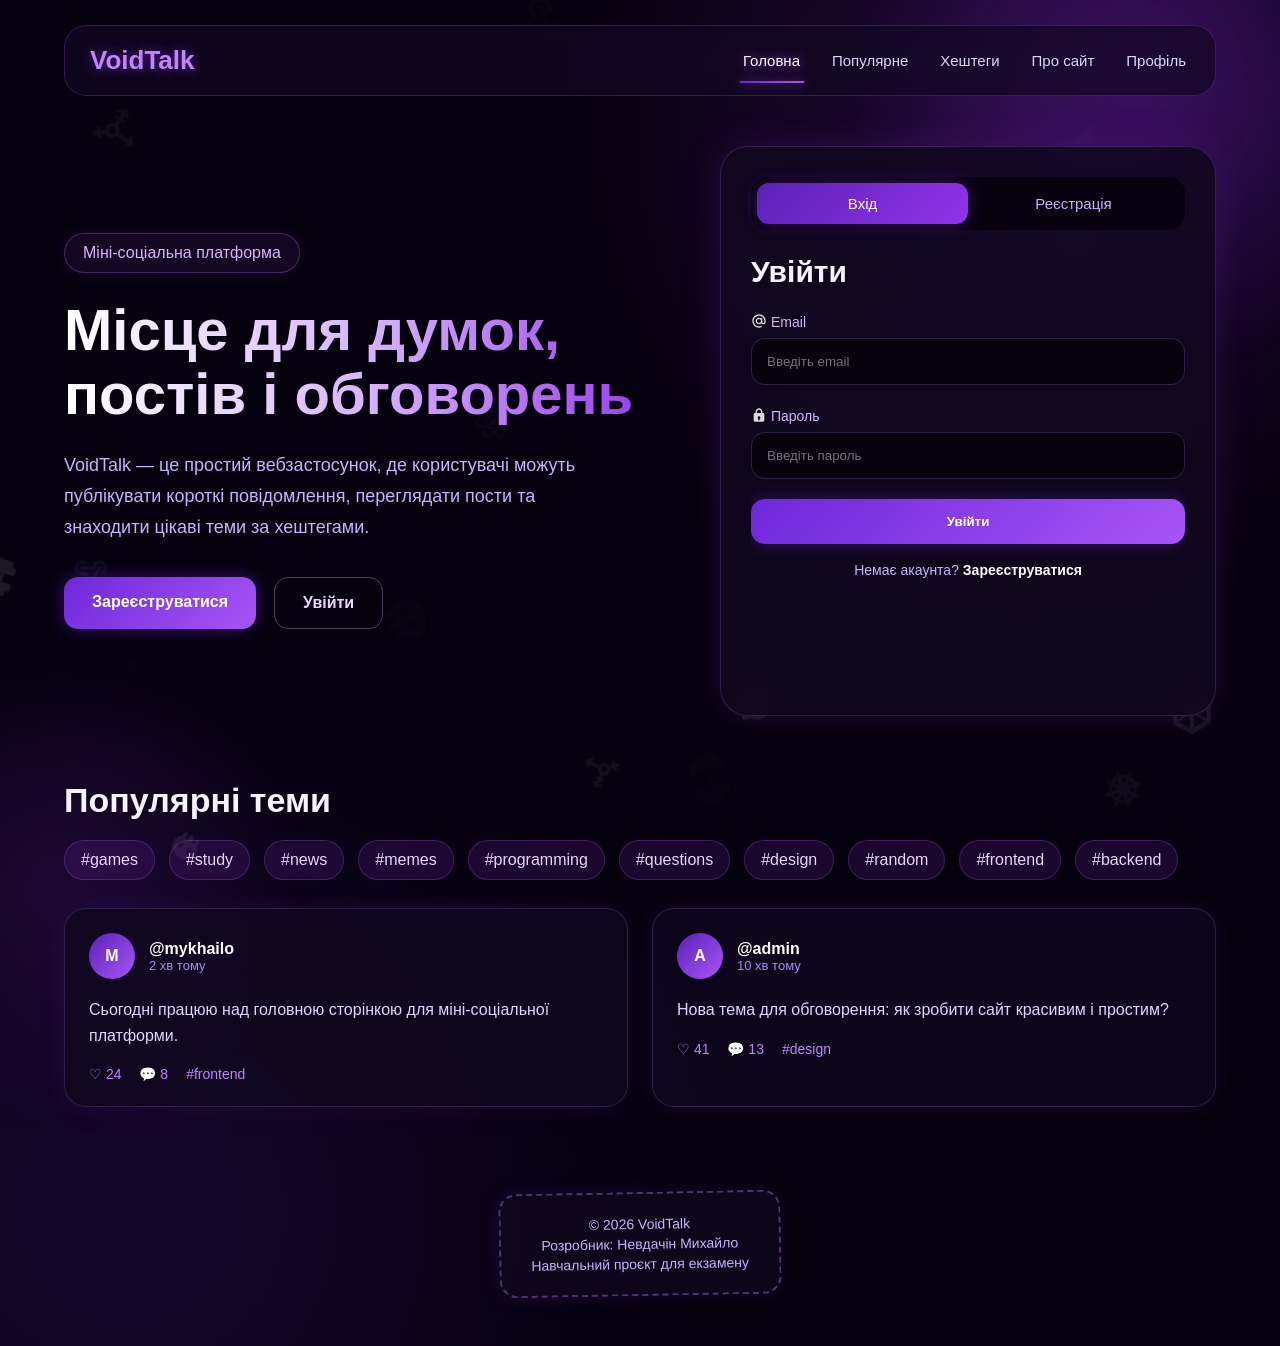
==== voidtalk_frontend/index.html @ bc6b9bbe "Highlight active navigation links and enhance styles for better user experience" ====
<!DOCTYPE html>
<html lang="uk">
<head>
    <meta charset="UTF-8">
    <meta name="viewport" content="width=device-width, initial-scale=1.0">
    <title>VoidTalk</title>
    <link rel="stylesheet" href="style.css">
</head>
<body>

    <div class="background-glow glow-one"></div>
    <div class="background-glow glow-two"></div>

    <div class="floating-icons" id="floatingIcons" aria-hidden="true"></div>

    <header class="header">
        <a href="#" class="logo" id="logo" data-page="index.html">VoidTalk</a>

        <nav class="nav">
            <a href="#" data-page="index.html" class="active-page">Головна</a>
            <a href="#" data-page="popular.html">Популярне</a>
            <a href="#" data-page="hashtags.html">Хештеги</a>
            <a href="about.html" data-page="about.html">Про сайт</a>
            <a href="profile.html">Профіль</a>
        </nav>
    </header>

    <main class="main">
        <section class="hero">

            <div class="hero-text">
                <div class="badge">Міні-соціальна платформа</div>

                <h1>
                    Місце для думок,<br>
                    постів і обговорень
                </h1>

                <p>
                    VoidTalk — це простий вебзастосунок, де користувачі можуть
                    публікувати короткі повідомлення, переглядати пости та знаходити
                    цікаві теми за хештегами.
                </p>

                <div class="hero-buttons">
                    <a href="#" class="primary-btn" onclick="showRegister()">Зареєструватися</a>
                    <a href="#" class="secondary-btn" onclick="showLogin()">Увійти</a>
                </div>
            </div>

            <div class="auth-card">
                <div class="tabs">
                    <button id="loginTab" class="tab active" type="button" onclick="showLogin()">
                        Вхід
                    </button>

                    <button id="registerTab" class="tab" type="button" onclick="showRegister()">
                        Реєстрація
                    </button>
                </div>

                <div class="forms-wrapper">

                    <form id="loginForm" class="form active-form" action="/api/login" method="POST">
                        <h2>Увійти</h2>

                        <label for="loginEmail" class="input-label">
                            <img src="icons/at.svg" alt="">
                            Email
                        </label>
                        <input
                            id="loginEmail"
                            name="email"
                            type="email"
                            placeholder="Введіть email"
                            required
                        >

                        <label for="loginPassword" class="input-label">
                            <img src="icons/lock-keyhole.svg" alt="">
                            Пароль
                        </label>
                        <input
                            id="loginPassword"
                            name="password"
                            type="password"
                            placeholder="Введіть пароль"
                            minlength="6"
                            required
                        >

                        <button type="submit" class="form-btn">Увійти</button>

                        <p class="small-text">
                            Немає акаунта?
                            <a href="#" onclick="showRegister()">Зареєструватися</a>
                        </p>
                    </form>

                    <form id="registerForm" class="form" action="/api/register" method="POST">
                        <h2>Реєстрація</h2>

                        <label for="registerUsername" class="input-label">
                            <img src="icons/user.svg" alt="">
                            Ім’я користувача
                        </label>
                        <input
                            id="registerUsername"
                            name="username"
                            type="text"
                            placeholder="Наприклад: Mykhailo"
                            minlength="3"
                            required
                        >

                        <label for="registerEmail" class="input-label">
                            <img src="icons/at.svg" alt="">
                            Email
                        </label>
                        <input
                            id="registerEmail"
                            name="email"
                            type="email"
                            placeholder="Введіть email"
                            required
                        >

                        <label for="registerPassword" class="input-label">
                            <img src="icons/lock-keyhole.svg" alt="">
                            Пароль
                        </label>
                        <input
                            id="registerPassword"
                            name="password"
                            type="password"
                            placeholder="Створіть пароль"
                            minlength="6"
                            required
                        >

                        <button type="submit" class="form-btn">Зареєструватися</button>

                        <p class="small-text">
                            Вже маєте акаунт?
                            <a href="#" onclick="showLogin()">Увійти</a>
                        </p>
                    </form>

                </div>
            </div>

        </section>

        <section class="preview">
            <h2>Популярні теми</h2>

            <div class="hashtags">
                <a href="#" data-tag="games" data-page="tag-games.html">#games</a>
                <a href="#" data-tag="study" data-page="tag-study.html">#study</a>
                <a href="#" data-tag="news" data-page="tag-news.html">#news</a>
                <a href="#" data-tag="memes" data-page="tag-memes.html">#memes</a>
                <a href="#" data-tag="programming" data-page="tag-programming.html">#programming</a>
                <a href="#" data-tag="questions" data-page="tag-questions.html">#questions</a>
                <a href="#" data-tag="design" data-page="tag-design.html">#design</a>
                <a href="#" data-tag="random" data-page="tag-random.html">#random</a>
                <a href="#" data-tag="frontend" data-page="tag-frontend.html">#frontend</a>
                <a href="#" data-tag="backend" data-page="tag-backend.html">#backend</a>
            </div>

            <div class="posts">
                <a href="#" class="post-card" data-page="post-1.html">
                    <div class="post-top">
                        <div class="avatar">M</div>
                        <div>
                            <h3>@mykhailo</h3>
                            <p>2 хв тому</p>
                        </div>
                    </div>

                    <p class="post-text">
                        Сьогодні працюю над головною сторінкою для міні-соціальної платформи.
                    </p>

                    <div class="post-bottom">
                        <span>♡ 24</span>
                        <span>💬 8</span>
                        <span>#frontend</span>
                    </div>
                </a>

                <a href="#" class="post-card" data-page="post-2.html">
                    <div class="post-top">
                        <div class="avatar">A</div>
                        <div>
                            <h3>@admin</h3>
                            <p>10 хв тому</p>
                        </div>
                    </div>

                    <p class="post-text">
                        Нова тема для обговорення: як зробити сайт красивим і простим?
                    </p>

                    <div class="post-bottom">
                        <span>♡ 41</span>
                        <span>💬 13</span>
                        <span>#design</span>
                    </div>
                </a>
            </div>
        </section>
    </main>

    <footer class="footer">
        <div class="stamp">
            <p>© 2026 VoidTalk</p>
            <p>Розробник: Невдачін Михайло</p>
            <p>Навчальний проєкт для екзамену</p>
        </div>
    </footer>

    <audio id="logoSound" src="audio/click-sound.mp3" preload="auto"></audio>
    <script src="script.js"></script>
</body>
</html>
---- voidtalk_frontend/style.css ----
* {
    margin: 0;
    padding: 0;
    box-sizing: border-box;
}

:root {
    --bg-main: #05000d;
    --bg-card: rgba(17, 8, 31, 0.86);

    --purple-dark: #4c1d95;
    --purple-main: #6d28d9;
    --purple-light: #a855f7;

    --text-main: #f5f3ff;
    --text-muted: #c4b5fd;
    --border-purple: rgba(168, 85, 247, 0.25);
}

html {
    scroll-behavior: smooth;
}

body {
    min-height: 100vh;
    font-family: Arial, sans-serif;
    background:
        radial-gradient(circle at 80% 10%, rgba(88, 28, 135, 0.32), transparent 32%),
        radial-gradient(circle at 10% 90%, rgba(76, 29, 149, 0.22), transparent 35%),
        var(--bg-main);
    color: var(--text-main);
    overflow-x: hidden;
    position: relative;
}

/* Фіолетове світіння на фоні */
.background-glow {
    position: fixed;
    border-radius: 50%;
    pointer-events: none;
    z-index: 0;
    filter: blur(10px);
}

.glow-one {
    width: 620px;
    height: 620px;
    top: -230px;
    right: -170px;
    background: radial-gradient(circle, rgba(126, 34, 206, 0.34), transparent 67%);
    animation: glowMoveOne 9s infinite alternate ease-in-out;
}

.glow-two {
    width: 500px;
    height: 500px;
    bottom: -230px;
    left: -190px;
    background: radial-gradient(circle, rgba(88, 28, 135, 0.24), transparent 70%);
    animation: glowMoveTwo 11s infinite alternate ease-in-out;
}

@keyframes glowMoveOne {
    from {
        transform: translate3d(0, 0, 0) scale(1);
    }

    to {
        transform: translate3d(-90px, 90px, 0) scale(1.15);
    }
}

@keyframes glowMoveTwo {
    from {
        transform: translate3d(0, 0, 0) scale(1);
    }

    to {
        transform: translate3d(90px, -70px, 0) scale(1.2);
    }
}

/* Літаючі іконки */
.floating-icons {
    position: fixed;
    inset: 0;
    overflow: hidden;
    pointer-events: none;
    z-index: 1;
}

.float-icon {
    position: absolute;
    left: 0;
    top: 0;
    width: 42px;
    height: 42px;
    opacity: 0;
    user-select: none;
    pointer-events: none;
    will-change: transform, opacity;
    transform: translate3d(-9999px, -9999px, 0);
    filter: invert(1) sepia(1) saturate(4) hue-rotate(235deg);
}

/* Контент вище фону */
.header,
.main,
.footer {
    position: relative;
    z-index: 2;
}

/* Header */
.header {
    width: 90%;
    max-width: 1200px;
    margin: 25px auto;
    padding: 18px 25px;
    border: 1px solid var(--border-purple);
    border-radius: 22px;
    background: rgba(18, 8, 35, 0.72);
    backdrop-filter: blur(12px);
    display: flex;
    justify-content: space-between;
    align-items: center;
    animation: fadeDown 0.8s ease both;
}

.logo {
    font-size: 26px;
    font-weight: bold;
    color: #c084fc;
    text-decoration: none;
    text-shadow: 0 0 12px rgba(147, 51, 234, 0.65);
    display: inline-block;
    cursor: pointer;
}

.logo:hover {
    animation: logoWiggle 0.7s ease-in-out infinite;
}

.logo.logo-clicked {
    animation: logoClick 0.45s ease;
}

@keyframes logoWiggle {
    0% {
        transform: rotate(0deg) translateY(0);
    }

    25% {
        transform: rotate(-2deg) translateY(-1px);
    }

    50% {
        transform: rotate(2deg) translateY(1px);
    }

    75% {
        transform: rotate(-1deg) translateY(-1px);
    }

    100% {
        transform: rotate(0deg) translateY(0);
    }
}

@keyframes logoClick {
    0% {
        transform: scale(1);
    }

    50% {
        transform: scale(1.12) rotate(-4deg);
    }

    100% {
        transform: scale(1);
    }
}

.nav {
    display: flex;
    gap: 24px;
}

.nav a {
    color: #ddd6fe;
    text-decoration: none;
    font-size: 15px;
    transition: 0.3s;
}

.nav a:hover {
    color: white;
    text-shadow: 0 0 10px rgba(168, 85, 247, 0.8);
}
.nav a {
    position: relative;
    padding: 8px 4px;
}

.nav a::after {
    content: "";
    position: absolute;
    left: 50%;
    bottom: -6px;
    width: 0;
    height: 2px;
    border-radius: 10px;
    background: linear-gradient(90deg, #6d28d9, #a855f7);
    box-shadow: 0 0 12px rgba(168, 85, 247, 0.8);
    transition: 0.3s ease;
    transform: translateX(-50%);
}

.nav a:hover::after,
.nav a.active-page::after {
    width: 100%;
}

.nav a.active-page {
    color: white;
    text-shadow: 0 0 12px rgba(168, 85, 247, 0.9);
}

/* Main */
.main {
    width: 90%;
    max-width: 1200px;
    margin: 0 auto;
}

.hero {
    min-height: 620px;
    display: grid;
    grid-template-columns: 1.1fr 0.9fr;
    gap: 50px;
    align-items: center;
}

.hero-text {
    animation: fadeLeft 1s ease both;
}

.badge {
    display: inline-block;
    padding: 10px 18px;
    margin-bottom: 25px;
    border: 1px solid rgba(192, 132, 252, 0.28);
    border-radius: 50px;
    color: #d8b4fe;
    background: rgba(88, 28, 135, 0.18);
    box-shadow: 0 0 18px rgba(88, 28, 135, 0.25);
}

.hero-text h1 {
    font-size: 58px;
    line-height: 1.1;
    margin-bottom: 25px;
    background: linear-gradient(90deg, #ffffff, #d8b4fe, #9333ea);
    background-clip: text;
    -webkit-background-clip: text;
    color: transparent;
    -webkit-text-fill-color: transparent;
}

.hero-text p {
    max-width: 560px;
    color: var(--text-muted);
    font-size: 18px;
    line-height: 1.7;
    margin-bottom: 35px;
}

.hero-buttons {
    display: flex;
    gap: 18px;
    flex-wrap: wrap;
}

.primary-btn,
.secondary-btn,
.form-btn {
    border: none;
    cursor: pointer;
    border-radius: 14px;
    font-weight: bold;
    transition: 0.3s;
    text-decoration: none;
    display: inline-block;
    text-align: center;
}

.primary-btn {
    padding: 16px 28px;
    background: linear-gradient(135deg, #6d28d9, #a855f7);
    color: white;
    box-shadow: 0 0 18px rgba(109, 40, 217, 0.45);
}

.secondary-btn {
    padding: 16px 28px;
    background: transparent;
    color: #e9d5ff;
    border: 1px solid rgba(216, 180, 254, 0.35);
}

.primary-btn:hover,
.secondary-btn:hover,
.form-btn:hover {
    transform: translateY(-4px);
}

.primary-btn:hover {
    box-shadow: 0 0 28px rgba(168, 85, 247, 0.55);
}

.secondary-btn:hover {
    background: rgba(88, 28, 135, 0.18);
    box-shadow: 0 0 18px rgba(88, 28, 135, 0.3);
}

/* Auth card */
.auth-card {
    padding: 30px;
    border-radius: 28px;
    background: var(--bg-card);
    border: 1px solid rgba(192, 132, 252, 0.2);
    box-shadow: 0 0 35px rgba(88, 28, 135, 0.32);
    backdrop-filter: blur(12px);
    animation: fadeRight 1s ease both;
}

.tabs {
    display: flex;
    padding: 6px;
    margin-bottom: 25px;
    border-radius: 16px;
    background: rgba(5, 2, 12, 0.82);
}

.tab {
    width: 50%;
    padding: 12px;
    border: none;
    border-radius: 12px;
    background: transparent;
    color: var(--text-muted);
    cursor: pointer;
    transition: 0.3s;
    font-size: 15px;
}

.tab.active {
    background: linear-gradient(135deg, #5b21b6, #9333ea);
    color: white;
    box-shadow: 0 0 16px rgba(147, 51, 234, 0.35);
}

.forms-wrapper {
    position: relative;
    min-height: 430px;
    overflow: hidden;
}

.form {
    position: absolute;
    width: 100%;
    top: 0;
    left: 0;
    opacity: 0;
    transform: translateX(35px) scale(0.97);
    pointer-events: none;
    transition: opacity 0.35s ease, transform 0.35s ease;
}

.form.active-form {
    opacity: 1;
    transform: translateX(0) scale(1);
    pointer-events: auto;
}

.form h2 {
    margin-bottom: 22px;
    font-size: 30px;
}

.form label {
    display: block;
    margin-bottom: 8px;
    color: #d8b4fe;
    font-size: 14px;
}

.form input {
    width: 100%;
    padding: 15px;
    margin-bottom: 12px;
    border-radius: 14px;
    border: 1px solid rgba(192, 132, 252, 0.22);
    background: rgba(5, 2, 12, 0.86);
    color: white;
    outline: none;
    transition: 0.3s;
}

.form input:focus {
    border-color: #9333ea;
    box-shadow: 0 0 13px rgba(147, 51, 234, 0.28);
}

.form-btn {
    width: 100%;
    padding: 15px;
    margin-top: 8px;
    color: white;
    background: linear-gradient(135deg, #6d28d9, #a855f7);
    box-shadow: 0 0 18px rgba(109, 40, 217, 0.35);
}

.small-text {
    margin-top: 18px;
    color: var(--text-muted);
    text-align: center;
    font-size: 14px;
}

.small-text a {
    color: white;
    cursor: pointer;
    font-weight: bold;
    text-decoration: none;
}

.small-text a:hover {
    text-decoration: underline;
}

/* Preview */
.preview {
    margin-top: 40px;
    margin-bottom: 60px;
    animation: fadeUp 1s ease both;
}

.preview h2 {
    font-size: 34px;
    margin-bottom: 20px;
}

.hashtags {
    display: flex;
    flex-wrap: wrap;
    gap: 14px;
    margin-bottom: 28px;
}

.hashtags a {
    padding: 10px 16px;
    border-radius: 50px;
    background: rgba(88, 28, 135, 0.28);
    border: 1px solid rgba(192, 132, 252, 0.2);
    color: #e9d5ff;
    transition: 0.3s;
    cursor: pointer;
    text-decoration: none;
}

.hashtags a:hover {
    transform: translateY(-3px);
    background: rgba(109, 40, 217, 0.35);
    box-shadow: 0 0 15px rgba(109, 40, 217, 0.3);
}

.posts {
    display: grid;
    grid-template-columns: repeat(2, 1fr);
    gap: 24px;
}

.post-card {
    display: block;
    padding: 24px;
    border-radius: 22px;
    background: rgba(17, 8, 31, 0.82);
    border: 1px solid rgba(192, 132, 252, 0.18);
    box-shadow: 0 0 24px rgba(88, 28, 135, 0.2);
    transition: 0.3s;
    color: white;
    text-decoration: none;
}

.post-card:hover {
    transform: translateY(-6px);
    box-shadow: 0 0 32px rgba(109, 40, 217, 0.32);
}

.post-top {
    display: flex;
    align-items: center;
    gap: 14px;
    margin-bottom: 18px;
}

.avatar {
    width: 46px;
    height: 46px;
    border-radius: 50%;
    background: linear-gradient(135deg, #5b21b6, #a855f7);
    display: flex;
    justify-content: center;
    align-items: center;
    font-weight: bold;
}

.post-top h3 {
    font-size: 16px;
}

.post-top p {
    color: #a78bfa;
    font-size: 13px;
}

.post-text {
    color: #ddd6fe;
    line-height: 1.6;
    margin-bottom: 18px;
}

.post-bottom {
    display: flex;
    gap: 18px;
    color: #c084fc;
    font-size: 14px;
}

/* Footer */
.footer {
    width: 90%;
    max-width: 1200px;
    margin: 0 auto 25px;
    padding: 25px;
    display: flex;
    justify-content: center;
}

.stamp {
    padding: 18px 30px;
    text-align: center;
    border: 2px dashed rgba(192, 132, 252, 0.38);
    border-radius: 18px;
    color: var(--text-muted);
    background: rgba(17, 8, 31, 0.72);
    box-shadow: 0 0 18px rgba(88, 28, 135, 0.22);
    transform: rotate(-1deg);
}

.stamp p {
    margin: 4px 0;
    font-size: 14px;
}

/* About page */

.about-main {
    padding-top: 10px;
}

.about-hero {
    max-width: 900px;
    margin: 20px auto 60px;
    text-align: center;
    animation: fadeUp 1s ease both;
}

.about-hero h1 {
    font-size: 56px;
    line-height: 1.12;
    margin-bottom: 25px;
    background: linear-gradient(90deg, #ffffff, #d8b4fe, #9333ea);
    background-clip: text;
    -webkit-background-clip: text;
    color: transparent;
    -webkit-text-fill-color: transparent;
}

.about-hero p {
    max-width: 760px;
    margin: 0 auto;
    color: var(--text-muted);
    font-size: 18px;
    line-height: 1.8;
}

.about-grid {
    display: grid;
    grid-template-columns: repeat(2, 1fr);
    gap: 24px;
    margin-bottom: 70px;
}

.about-card {
    position: relative;
    padding: 30px;
    border-radius: 24px;
    background: rgba(17, 8, 31, 0.82);
    border: 1px solid rgba(192, 132, 252, 0.18);
    box-shadow: 0 0 28px rgba(88, 28, 135, 0.22);
    overflow: hidden;
    transition: 0.3s;
}

.about-card:hover {
    transform: translateY(-6px);
    box-shadow: 0 0 36px rgba(109, 40, 217, 0.32);
}

.about-card.big-card {
    grid-column: span 2;
}

.card-number {
    position: absolute;
    top: 18px;
    right: 24px;
    font-size: 46px;
    font-weight: bold;
    color: rgba(192, 132, 252, 0.12);
}

.about-card h2 {
    margin-bottom: 16px;
    font-size: 28px;
    color: #f5f3ff;
}

.about-card p {
    color: #ddd6fe;
    line-height: 1.75;
    margin-bottom: 12px;
}

.team-section {
    margin-bottom: 70px;
    padding: 38px;
    border-radius: 28px;
    background: rgba(18, 8, 35, 0.72);
    border: 1px solid rgba(192, 132, 252, 0.18);
    box-shadow: 0 0 32px rgba(88, 28, 135, 0.22);
    backdrop-filter: blur(12px);
    animation: fadeUp 1s ease both;
}

.team-section h2 {
    font-size: 36px;
    margin-bottom: 16px;
    text-align: center;
}

.team-description {
    max-width: 820px;
    margin: 0 auto 32px;
    text-align: center;
    color: var(--text-muted);
    line-height: 1.7;
    font-size: 17px;
}

.team-cards {
    display: grid;
    grid-template-columns: repeat(3, 1fr);
    gap: 22px;
}

.team-card {
    padding: 26px;
    border-radius: 22px;
    text-align: center;
    background: rgba(10, 4, 20, 0.72);
    border: 1px solid rgba(192, 132, 252, 0.18);
    transition: 0.3s;
}

.team-card:hover {
    transform: translateY(-5px);
    box-shadow: 0 0 26px rgba(109, 40, 217, 0.25);
}

.team-avatar {
    width: 58px;
    height: 58px;
    margin: 0 auto 16px;
    border-radius: 50%;
    background: linear-gradient(135deg, #5b21b6, #a855f7);
    display: flex;
    align-items: center;
    justify-content: center;
    font-weight: bold;
    font-size: 22px;
    box-shadow: 0 0 18px rgba(109, 40, 217, 0.35);
}

.team-card h3 {
    margin-bottom: 8px;
    font-size: 19px;
}

.team-card p {
    color: var(--text-muted);
    font-size: 14px;
}

.about-final {
    max-width: 850px;
    margin: 0 auto 70px;
    padding: 38px;
    text-align: center;
    border-radius: 28px;
    background: rgba(17, 8, 31, 0.82);
    border: 1px solid rgba(192, 132, 252, 0.18);
    box-shadow: 0 0 30px rgba(88, 28, 135, 0.22);
}

.about-final h2 {
    font-size: 34px;
    margin-bottom: 18px;
}

.about-final p {
    color: var(--text-muted);
    line-height: 1.8;
    font-size: 17px;
    margin-bottom: 28px;
}

/* Animations */
@keyframes fadeDown {
    from {
        opacity: 0;
        transform: translateY(-35px);
    }

    to {
        opacity: 1;
        transform: translateY(0);
    }
}

@keyframes fadeLeft {
    from {
        opacity: 0;
        transform: translateX(-45px);
    }

    to {
        opacity: 1;
        transform: translateX(0);
    }
}

@keyframes fadeRight {
    from {
        opacity: 0;
        transform: translateX(45px);
    }

    to {
        opacity: 1;
        transform: translateX(0);
    }
}

@keyframes fadeUp {
    from {
        opacity: 0;
        transform: translateY(45px);
    }

    to {
        opacity: 1;
        transform: translateY(0);
    }
}

/* Mobile */
@media (max-width: 850px) {
    .header {
        flex-direction: column;
        gap: 18px;
    }

    .nav {
        flex-wrap: wrap;
        justify-content: center;
    }

    .hero {
        grid-template-columns: 1fr;
        padding-top: 30px;
    }

    .hero-text h1 {
        font-size: 42px;
    }

    .posts {
        grid-template-columns: 1fr;
    }

    .about-hero h1 {
        font-size: 42px;
    }

    .about-grid {
        grid-template-columns: 1fr;
    }

    .about-card.big-card {
        grid-column: span 1;
    }

    .team-cards {
        grid-template-columns: 1fr;
    }

    .team-section {
        padding: 26px;
    }
}

@media (max-width: 480px) {
    .hero-text h1 {
        font-size: 34px;
    }

    .hero-text p {
        font-size: 16px;
    }

    .auth-card {
        padding: 22px;
    }

    .forms-wrapper {
        min-height: 420px;
    }

    .nav {
        gap: 14px;
    }

    .about-hero {
        margin-top: 40px;
    }

    .about-hero h1 {
        font-size: 34px;
    }

    .about-hero p,
    .about-final p,
    .team-description {
        font-size: 15px;
    }

    .about-card,
    .team-section,
    .about-final {
        padding: 22px;
    }
}

/* Profile page */

.profile-main {
    padding-top: 10px;
}

.profile-hero {
    max-width: 850px;
    margin: 20px auto 50px;
    text-align: center;
    animation: fadeUp 1s ease both;
}

.profile-hero h1 {
    font-size: 54px;
    line-height: 1.12;
    margin-bottom: 20px;
    background: linear-gradient(90deg, #ffffff, #d8b4fe, #9333ea);
    background-clip: text;
    -webkit-background-clip: text;
    color: transparent;
    -webkit-text-fill-color: transparent;
}

.profile-hero p {
    max-width: 700px;
    margin: 0 auto;
    color: var(--text-muted);
    font-size: 18px;
    line-height: 1.8;
}

.profile-layout {
    display: grid;
    grid-template-columns: 0.85fr 1.15fr;
    gap: 28px;
    margin-bottom: 70px;
}

.profile-preview-card,
.profile-settings-card {
    padding: 34px;
    border-radius: 28px;
    background: rgba(17, 8, 31, 0.84);
    border: 1px solid rgba(192, 132, 252, 0.18);
    box-shadow: 0 0 32px rgba(88, 28, 135, 0.24);
    backdrop-filter: blur(12px);
    animation: fadeUp 1s ease both;
}

.profile-preview-card {
    text-align: center;
}

.profile-preview-card h2,
.profile-settings-card h2 {
    font-size: 30px;
    margin-bottom: 24px;
}

.profile-avatar-preview {
    width: 150px;
    height: 150px;
    margin: 0 auto 22px;
    border-radius: 50%;
    background: linear-gradient(135deg, #5b21b6, #a855f7);
    display: flex;
    align-items: center;
    justify-content: center;
    box-shadow: 0 0 28px rgba(109, 40, 217, 0.38);
    transition: 0.3s;
}

.profile-avatar-preview img {
    width: 72px;
    height: 72px;
    filter: invert(1);
    opacity: 0.95;
}

.profile-preview-card h3 {
    font-size: 28px;
    margin-bottom: 12px;
    color: #f5f3ff;
}

.profile-preview-card p {
    color: var(--text-muted);
    line-height: 1.7;
    min-height: 52px;
}

.profile-stats {
    display: grid;
    grid-template-columns: repeat(3, 1fr);
    gap: 12px;
    margin-top: 28px;
}

.profile-stats div {
    padding: 16px 10px;
    border-radius: 18px;
    background: rgba(10, 4, 20, 0.72);
    border: 1px solid rgba(192, 132, 252, 0.14);
}

.profile-stats strong {
    display: block;
    font-size: 24px;
    margin-bottom: 4px;
    color: #f5f3ff;
}

.profile-stats span {
    color: var(--text-muted);
    font-size: 13px;
}

.profile-form label {
    display: block;
    margin-bottom: 8px;
    color: #d8b4fe;
    font-size: 14px;
}

.profile-form input[type="text"],
.profile-form textarea,
.profile-form select {
    width: 100%;
    padding: 15px;
    margin-bottom: 18px;
    border-radius: 14px;
    border: 1px solid rgba(192, 132, 252, 0.22);
    background: rgba(5, 2, 12, 0.86);
    color: white;
    outline: none;
    transition: 0.3s;
    font-family: Arial, sans-serif;
}

.profile-form textarea {
    min-height: 120px;
    resize: vertical;
}

.profile-form input[type="text"]:focus,
.profile-form textarea:focus,
.profile-form select:focus {
    border-color: #9333ea;
    box-shadow: 0 0 13px rgba(147, 51, 234, 0.28);
}

.profile-row {
    display: grid;
    grid-template-columns: 0.45fr 0.55fr;
    gap: 18px;
    align-items: end;
}

.profile-form input[type="color"] {
    width: 100%;
    height: 50px;
    padding: 4px;
    margin-bottom: 18px;
    border-radius: 14px;
    border: 1px solid rgba(192, 132, 252, 0.22);
    background: rgba(5, 2, 12, 0.86);
    cursor: pointer;
}

.avatar-list {
    display: grid;
    grid-template-columns: repeat(4, 1fr);
    gap: 14px;
    margin: 8px 0 24px;
}

.avatar-option {
    height: 70px;
    border-radius: 18px;
    border: 1px solid rgba(192, 132, 252, 0.18);
    background: rgba(10, 4, 20, 0.72);
    cursor: pointer;
    transition: 0.3s;
}

.avatar-option img {
    width: 32px;
    height: 32px;
    filter: invert(1);
    opacity: 0.9;
}

.avatar-option:hover,
.avatar-option.active {
    transform: translateY(-4px);
    border-color: rgba(192, 132, 252, 0.55);
    background: rgba(109, 40, 217, 0.32);
    box-shadow: 0 0 20px rgba(109, 40, 217, 0.3);
}

.profile-buttons {
    display: flex;
    gap: 14px;
    flex-wrap: wrap;
}

.profile-buttons .primary-btn,
.profile-buttons .secondary-btn {
    flex: 1;
    min-width: 180px;
}

/* Profile mobile */

@media (max-width: 850px) {
    .profile-hero h1 {
        font-size: 42px;
    }

    .profile-layout {
        grid-template-columns: 1fr;
    }

    .profile-row {
        grid-template-columns: 1fr;
    }

    .avatar-list {
        grid-template-columns: repeat(4, 1fr);
    }
}

@media (max-width: 480px) {
    .profile-hero h1 {
        font-size: 34px;
    }

    .profile-hero p {
        font-size: 15px;
    }

    .profile-preview-card,
    .profile-settings-card {
        padding: 22px;
    }

    .avatar-list {
        grid-template-columns: repeat(2, 1fr);
    }

    .profile-stats {
        grid-template-columns: 1fr;
    }
}
.input-label {
    display: flex;
    align-items: center;
    gap: 8px;
    margin-top: 8px;
    margin-bottom: 8px;
}


.input-label img {
    width: 16px;
    height: 16px;
    filter: invert(1);
    opacity: 0.85;
    transform: translateY(2px);
}
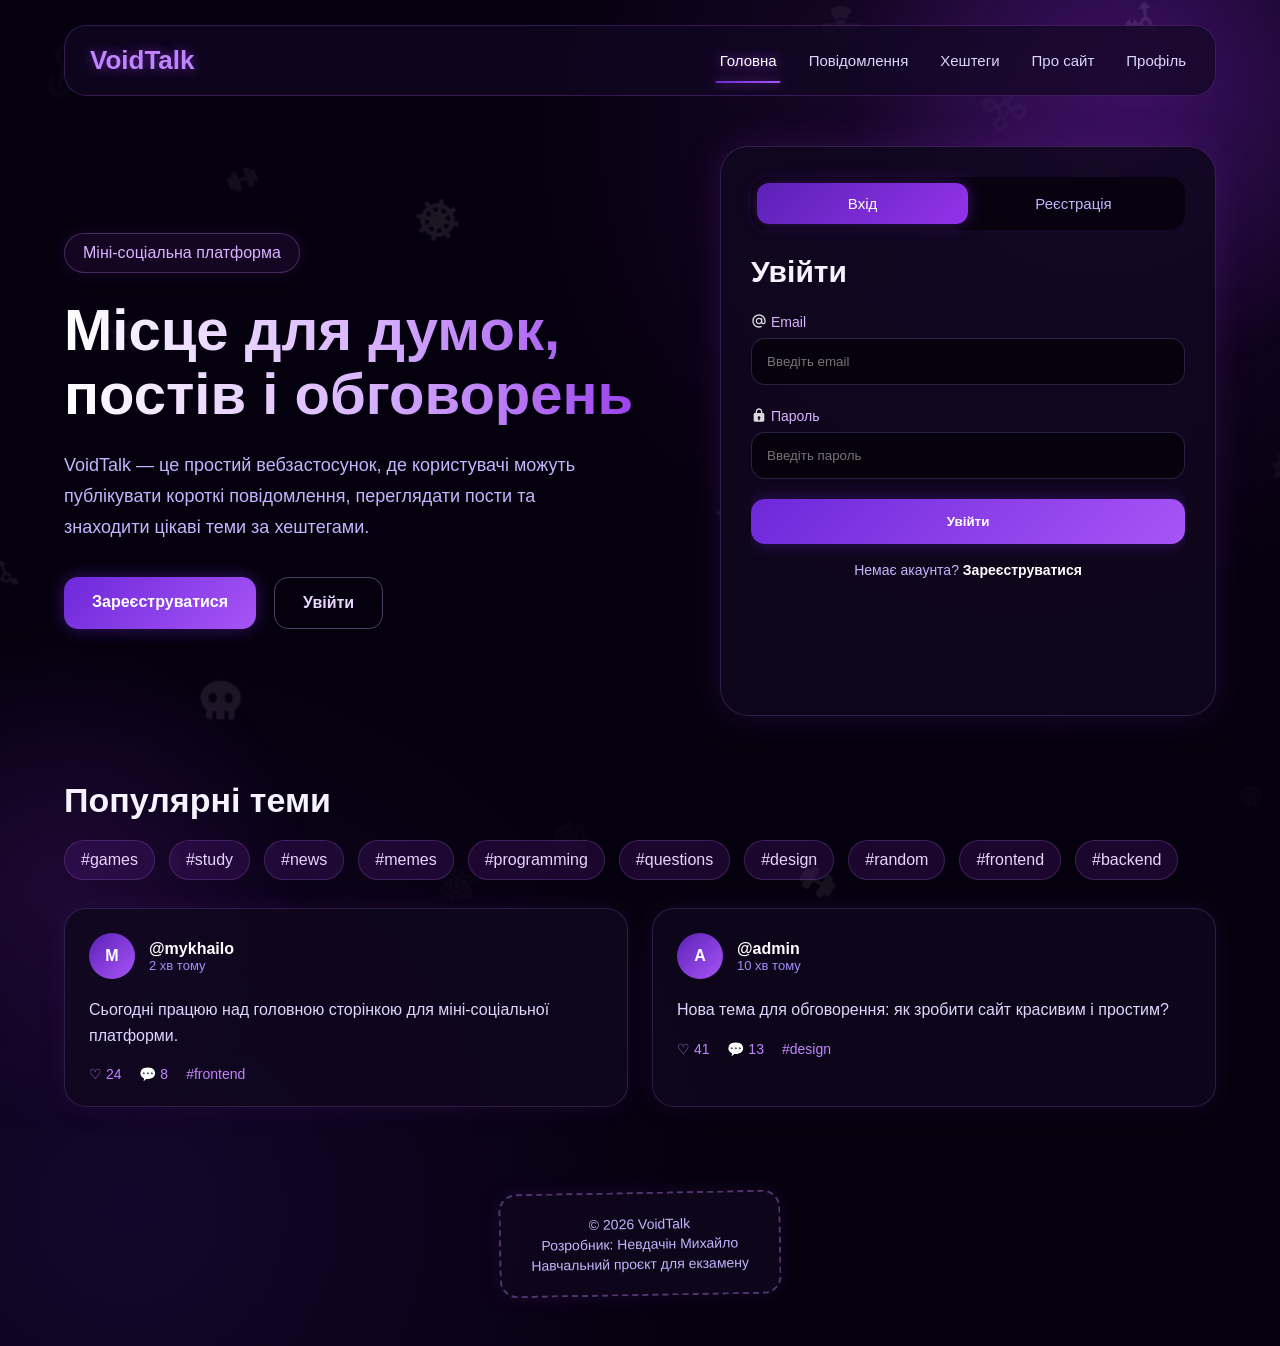
==== commit 0ba342aa: "Add messages page with message creation, search, and filtering features" ====
--- a/voidtalk_frontend/index.html
+++ b/voidtalk_frontend/index.html
@@ -18,7 +18,7 @@
 
         <nav class="nav">
             <a href="#" data-page="index.html" class="active-page">Головна</a>
-            <a href="#" data-page="popular.html">Популярне</a>
+            <a href="messages.html">Повідомлення</a>
             <a href="#" data-page="hashtags.html">Хештеги</a>
             <a href="about.html" data-page="about.html">Про сайт</a>
             <a href="profile.html">Профіль</a>
@@ -85,7 +85,7 @@
                             name="password"
                             type="password"
                             placeholder="Введіть пароль"
-                            minlength="6"
+                            minlength="8"
                             required
                         >
 
--- a/voidtalk_frontend/style.css
+++ b/voidtalk_frontend/style.css
@@ -1144,4 +1144,212 @@
     filter: invert(1);
     opacity: 0.85;
     transform: translateY(2px);
+}
+
+/* Messages page */
+
+.messages-main {
+    padding-top: 10px;
+}
+
+.message-create-card {
+    max-width: 900px;
+    margin: 30px auto 32px;
+    padding: 30px;
+    border-radius: 28px;
+    background: rgba(17, 8, 31, 0.84);
+    border: 1px solid rgba(192, 132, 252, 0.18);
+    box-shadow: 0 0 32px rgba(88, 28, 135, 0.24);
+    backdrop-filter: blur(12px);
+    animation: fadeUp 1s ease both;
+}
+
+.message-create-card h2 {
+    font-size: 30px;
+    margin-bottom: 18px;
+}
+
+.message-form textarea {
+    width: 100%;
+    min-height: 130px;
+    padding: 16px;
+    margin-bottom: 16px;
+    border-radius: 16px;
+    border: 1px solid rgba(192, 132, 252, 0.22);
+    background: rgba(5, 2, 12, 0.86);
+    color: white;
+    outline: none;
+    resize: vertical;
+    font-family: Arial, sans-serif;
+    font-size: 15px;
+    line-height: 1.6;
+    transition: 0.3s;
+}
+
+.message-form textarea:focus {
+    border-color: #9333ea;
+    box-shadow: 0 0 13px rgba(147, 51, 234, 0.28);
+}
+
+.message-form-bottom {
+    display: flex;
+    justify-content: space-between;
+    align-items: center;
+    gap: 16px;
+}
+
+.message-form-bottom span {
+    color: var(--text-muted);
+    font-size: 14px;
+}
+
+.messages-toolbar {
+    max-width: 900px;
+    margin: 0 auto 24px;
+    display: flex;
+    justify-content: space-between;
+    align-items: center;
+    gap: 18px;
+    flex-wrap: wrap;
+}
+
+.messages-toolbar h2 {
+    font-size: 34px;
+}
+
+.message-search-box {
+    flex: 1;
+    min-width: 260px;
+}
+
+.message-search-box input {
+    width: 100%;
+    padding: 15px 16px;
+    border-radius: 16px;
+    border: 1px solid rgba(192, 132, 252, 0.22);
+    background: rgba(5, 2, 12, 0.86);
+    color: white;
+    outline: none;
+    font-family: Arial, sans-serif;
+    font-size: 15px;
+    transition: 0.3s;
+}
+
+.message-search-box input::placeholder {
+    color: rgba(196, 181, 253, 0.7);
+}
+
+.message-search-box input:focus {
+    border-color: #9333ea;
+    box-shadow: 0 0 13px rgba(147, 51, 234, 0.28);
+}
+
+.message-filters {
+    display: flex;
+    gap: 12px;
+    flex-wrap: wrap;
+}
+
+.filter-btn {
+    padding: 12px 18px;
+}
+
+.active-filter {
+    background: rgba(109, 40, 217, 0.35);
+    box-shadow: 0 0 18px rgba(109, 40, 217, 0.3);
+    color: white;
+}
+
+.messages-scroll {
+    max-width: 900px;
+    max-height: 720px;
+    margin: 0 auto 70px;
+    padding-right: 8px;
+    overflow-y: auto;
+    animation: fadeUp 1s ease both;
+}
+
+.messages-scroll::-webkit-scrollbar {
+    width: 8px;
+}
+
+.messages-scroll::-webkit-scrollbar-track {
+    background: rgba(10, 4, 20, 0.72);
+    border-radius: 20px;
+}
+
+.messages-scroll::-webkit-scrollbar-thumb {
+    background: linear-gradient(180deg, #6d28d9, #a855f7);
+    border-radius: 20px;
+}
+
+.messages-list {
+    grid-template-columns: 1fr;
+}
+
+.message-card {
+    cursor: default;
+}
+
+.message-bottom {
+    align-items: center;
+}
+
+.like-btn {
+    border: none;
+    background: transparent;
+    color: #c084fc;
+    cursor: pointer;
+    font-size: 14px;
+    transition: 0.25s;
+}
+
+.like-btn:hover {
+    color: white;
+    transform: translateY(-2px) scale(1.06);
+    text-shadow: 0 0 10px rgba(168, 85, 247, 0.8);
+}
+
+.like-btn.liked {
+    color: #f472b6;
+    text-shadow: 0 0 12px rgba(244, 114, 182, 0.7);
+}
+
+.empty-messages {
+    padding: 30px;
+    border-radius: 22px;
+    background: rgba(17, 8, 31, 0.82);
+    border: 1px solid rgba(192, 132, 252, 0.18);
+    text-align: center;
+}
+
+.empty-messages h3 {
+    margin-bottom: 10px;
+    font-size: 24px;
+}
+
+.empty-messages p {
+    color: var(--text-muted);
+}
+
+@media (max-width: 850px) {
+    .messages-toolbar {
+        align-items: flex-start;
+        flex-direction: column;
+    }
+
+    .message-form-bottom {
+        align-items: stretch;
+        flex-direction: column;
+    }
+
+    .message-form-bottom .primary-btn {
+        width: 100%;
+    }
+}
+
+@media (max-width: 480px) {
+    .message-create-card {
+        padding: 22px;
+    }
 }
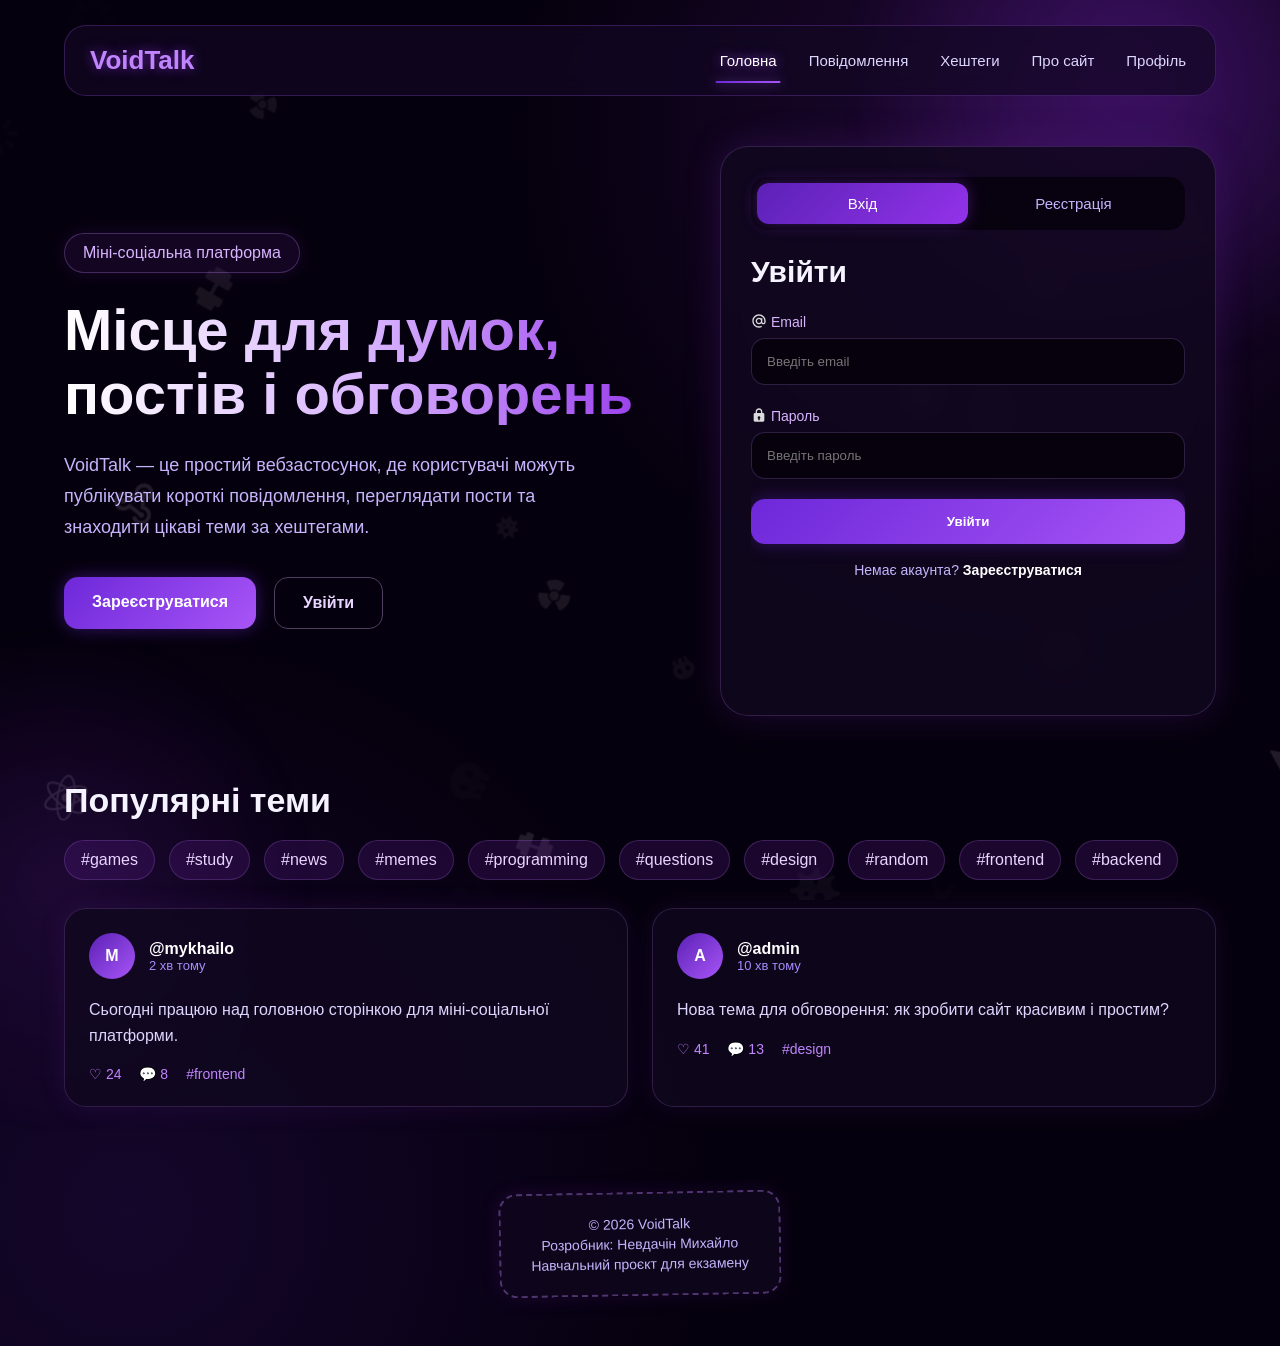
==== commit 84362d8e: "Add API utility functions and update forms to use apiFetch for improved error handling" ====
--- a/voidtalk_frontend/index.html
+++ b/voidtalk_frontend/index.html
@@ -61,7 +61,7 @@
 
                 <div class="forms-wrapper">
 
-                    <form id="loginForm" class="form active-form" action="/api/login" method="POST">
+                    <form id="loginForm" class="form active-form" action="http://127.0.0.1:8000/api/v1/users/login" method="POST">
                         <h2>Увійти</h2>
 
                         <label for="loginEmail" class="input-label">
@@ -97,7 +97,7 @@
                         </p>
                     </form>
 
-                    <form id="registerForm" class="form" action="/api/register" method="POST">
+                    <form id="registerForm" class="form" action="http://127.0.0.1:8000/api/v1/users/register" method="POST">
                         <h2>Реєстрація</h2>
 
                         <label for="registerUsername" class="input-label">
@@ -134,7 +134,7 @@
                             name="password"
                             type="password"
                             placeholder="Створіть пароль"
-                            minlength="6"
+                            minlength="8"
                             required
                         >
 
@@ -220,6 +220,7 @@
     </footer>
 
     <audio id="logoSound" src="audio/click-sound.mp3" preload="auto"></audio>
+    <script src="api.js"></script>
     <script src="script.js"></script>
 </body>
-</html>+</html>
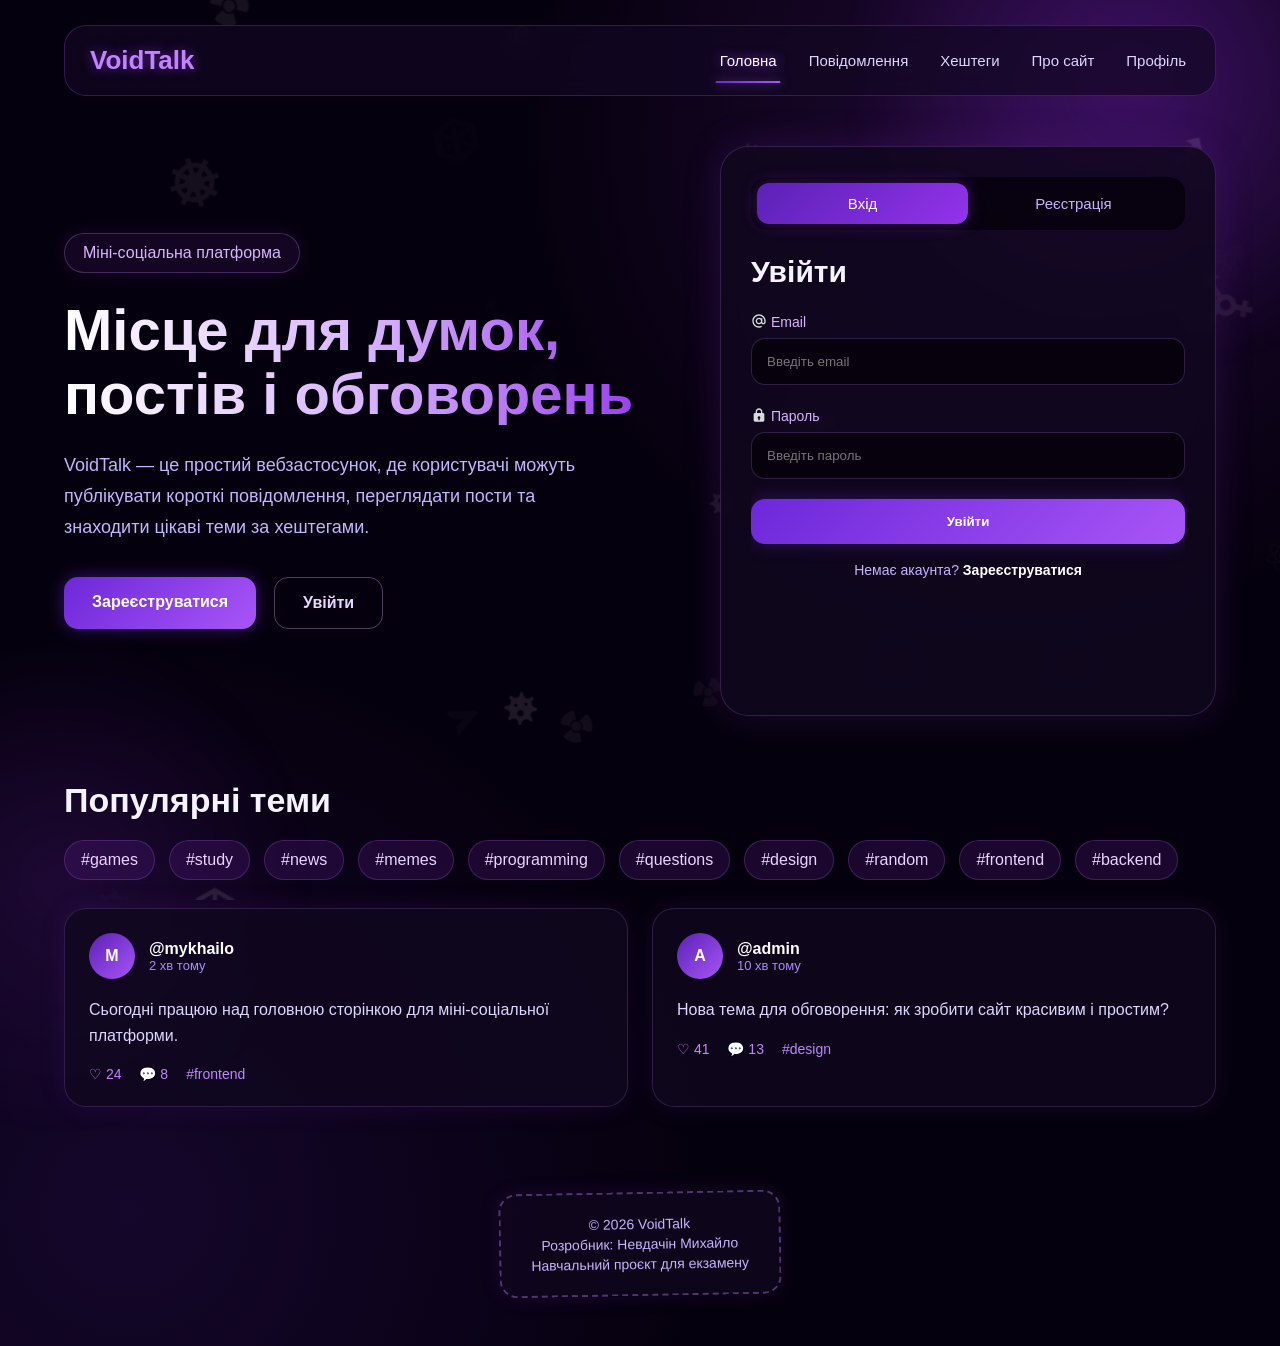
==== commit 731de911: "Add initial project documentation, setup script, and frontend configuration files" ====
--- a/voidtalk_frontend/index.html
+++ b/voidtalk_frontend/index.html
@@ -220,6 +220,7 @@
     </footer>
 
     <audio id="logoSound" src="audio/click-sound.mp3" preload="auto"></audio>
+    <script src="config.js"></script>
     <script src="api.js"></script>
     <script src="script.js"></script>
 </body>
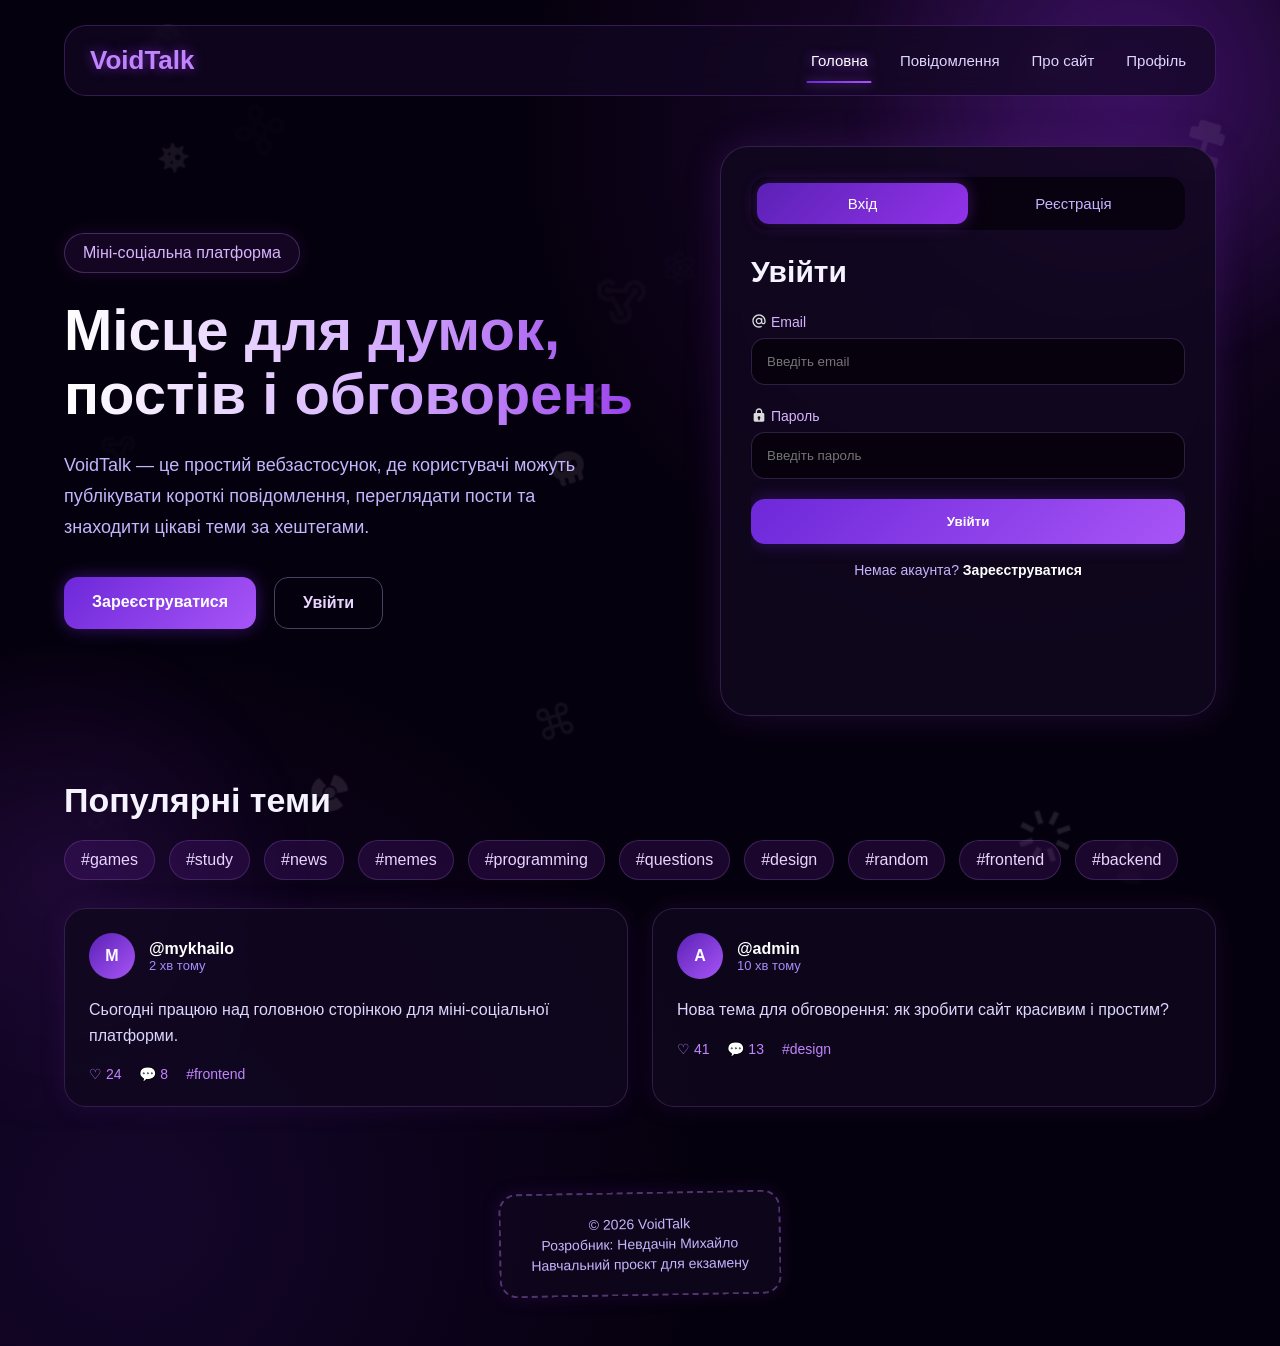
==== commit 9ac51529: "Refactor navigation and enhance layout with mini-profile and logout functionality" ====
--- a/voidtalk_frontend/index.html
+++ b/voidtalk_frontend/index.html
@@ -14,12 +14,11 @@
     <div class="floating-icons" id="floatingIcons" aria-hidden="true"></div>
 
     <header class="header">
-        <a href="#" class="logo" id="logo" data-page="index.html">VoidTalk</a>
+        <a href="index.html" class="logo" id="logo">VoidTalk</a>
 
         <nav class="nav">
             <a href="#" data-page="index.html" class="active-page">Головна</a>
             <a href="messages.html">Повідомлення</a>
-            <a href="#" data-page="hashtags.html">Хештеги</a>
             <a href="about.html" data-page="about.html">Про сайт</a>
             <a href="profile.html">Профіль</a>
         </nav>
--- a/voidtalk_frontend/style.css
+++ b/voidtalk_frontend/style.css
@@ -1352,4 +1352,294 @@
     .message-create-card {
         padding: 22px;
     }
+}
+/* ===== FIX messages top layout ===== */
+
+.top-interface {
+    position: relative;
+    z-index: 5;
+    width: 92%;
+    max-width: 1400px;
+    margin: 22px auto 0;
+    display: grid;
+    grid-template-columns: 74px minmax(620px, 1fr) 430px;
+    align-items: center;
+    gap: 18px;
+}
+
+.top-interface .header {
+    width: 100%;
+    max-width: none;
+    height: 72px;
+    margin: 0;
+    padding: 0 28px;
+    border-radius: 24px;
+    background: rgba(18, 8, 35, 0.72);
+    border: 1px solid rgba(192, 132, 252, 0.18);
+    box-shadow: 0 0 28px rgba(88, 28, 135, 0.24);
+    backdrop-filter: blur(12px);
+}
+
+.top-interface .logo {
+    font-size: 28px;
+    white-space: nowrap;
+}
+
+.top-interface .nav {
+    margin-left: auto;
+    gap: 28px;
+    align-items: center;
+}
+
+.top-interface .nav a {
+    font-size: 15px;
+    font-weight: 700;
+    white-space: nowrap;
+}
+
+.logout-button {
+    width: 70px;
+    height: 44px;
+    border-radius: 10px;
+    display: inline-flex;
+    justify-content: center;
+    align-items: center;
+    color: #e9d5ff;
+    text-decoration: none;
+    font-size: 13px;
+    font-weight: 700;
+    background: rgba(18, 8, 35, 0.72);
+    border: 1px solid rgba(192, 132, 252, 0.22);
+    box-shadow: 0 0 18px rgba(88, 28, 135, 0.18);
+    transition: 0.25s ease;
+}
+
+.logout-button:hover {
+    transform: translateY(-2px);
+    color: white;
+    border-color: rgba(192, 132, 252, 0.45);
+    box-shadow: 0 0 18px rgba(168, 85, 247, 0.28);
+}
+
+.mini-profile-bar {
+    width: 100%;
+    height: 86px;
+    padding: 12px 18px;
+    border-radius: 24px;
+    background: rgba(18, 8, 35, 0.72);
+    border: 1px solid rgba(192, 132, 252, 0.18);
+    box-shadow: 0 0 28px rgba(88, 28, 135, 0.24);
+    backdrop-filter: blur(12px);
+    display: flex;
+    align-items: center;
+    gap: 14px;
+    overflow: hidden;
+}
+
+.mini-profile-avatar {
+    width: 58px;
+    height: 58px;
+    flex: 0 0 58px;
+    border-radius: 50%;
+    background: linear-gradient(135deg, #6d28d9, #a855f7);
+    display: flex;
+    justify-content: center;
+    align-items: center;
+    box-shadow: 0 0 22px rgba(109, 40, 217, 0.38);
+}
+
+.mini-profile-avatar img {
+    width: 30px;
+    height: 30px;
+    filter: invert(1);
+    opacity: 0.95;
+    pointer-events: none;
+}
+
+.mini-profile-info {
+    min-width: 125px;
+    max-width: 150px;
+}
+
+.mini-profile-info strong {
+    display: block;
+    color: #f5f3ff;
+    font-size: 16px;
+    line-height: 1.2;
+    white-space: nowrap;
+    overflow: hidden;
+    text-overflow: ellipsis;
+}
+
+.mini-profile-info span {
+    display: block;
+    margin-top: 4px;
+    color: var(--text-muted);
+    font-size: 12px;
+    font-weight: 700;
+}
+
+.mini-profile-stats {
+    margin-left: auto;
+    display: grid;
+    grid-template-columns: repeat(3, 64px);
+    gap: 8px;
+}
+
+.mini-profile-stats div {
+    height: 56px;
+    border-radius: 16px;
+    background: rgba(10, 4, 20, 0.72);
+    border: 1px solid rgba(192, 132, 252, 0.14);
+    display: flex;
+    flex-direction: column;
+    justify-content: center;
+    align-items: center;
+    gap: 4px;
+}
+
+.mini-profile-stats strong {
+    color: #f5f3ff;
+    font-size: 16px;
+    line-height: 1;
+}
+
+.mini-profile-stats span {
+    color: var(--text-muted);
+    font-size: 10px;
+    font-weight: 700;
+}
+
+/* FIX main content after top panel */
+
+.messages-main {
+    width: 88%;
+    max-width: 1150px;
+    margin: 0 auto;
+    padding-top: 48px;
+}
+
+.message-create-card {
+    width: 100%;
+    max-width: none;
+    margin: 0 auto 32px;
+    padding: 30px;
+}
+
+.messages-toolbar {
+    width: 100%;
+    max-width: none;
+    margin: 0 auto 24px;
+}
+
+.messages-scroll {
+    width: 100%;
+    max-width: none;
+    margin: 0 auto 70px;
+}
+
+/* adaptive */
+
+@media (max-width: 1250px) {
+    .top-interface {
+        grid-template-columns: 74px 1fr;
+    }
+
+    .mini-profile-bar {
+        grid-column: 1 / -1;
+        justify-self: end;
+        max-width: 430px;
+    }
+}
+
+@media (max-width: 760px) {
+    .top-interface {
+        grid-template-columns: 1fr;
+        width: 92%;
+    }
+
+    .logout-button {
+        justify-self: start;
+    }
+
+    .top-interface .header {
+        height: auto;
+        padding: 18px;
+        flex-direction: column;
+        gap: 14px;
+    }
+
+    .top-interface .nav {
+        margin-left: 0;
+        justify-content: center;
+        flex-wrap: wrap;
+        gap: 14px;
+    }
+
+    .mini-profile-bar {
+        max-width: none;
+        width: 100%;
+    }
+
+    .mini-profile-stats {
+        grid-template-columns: repeat(3, 1fr);
+    }
+
+    .messages-main {
+        width: 92%;
+        padding-top: 28px;
+    }
+}
+/* ===== FIX: make mini profile wider, not taller ===== */
+
+.top-interface {
+    max-width: 1500px;
+    grid-template-columns: 74px minmax(620px, 1fr) 540px;
+}
+
+.mini-profile-bar {
+    height: 86px;
+    padding: 12px 18px;
+    border-radius: 24px;
+}
+
+.mini-profile-info {
+    min-width: 165px;
+    max-width: 190px;
+}
+
+.mini-profile-stats {
+    grid-template-columns: repeat(3, 76px);
+    gap: 10px;
+}
+
+.mini-profile-stats div {
+    width: 76px;
+    height: 56px;
+}
+
+@media (max-width: 1250px) {
+    .mini-profile-bar {
+        max-width: 540px;
+    }
+}
+/* ===== Mini profile entrance animation ===== */
+
+.mini-profile-bar {
+    opacity: 0;
+    transform: translateY(-24px);
+    animation: miniProfileFadeDown 0.8s ease forwards;
+    animation-delay: 0.08s;
+}
+
+@keyframes miniProfileFadeDown {
+    from {
+        opacity: 0;
+        transform: translateY(-24px);
+    }
+
+    to {
+        opacity: 1;
+        transform: translateY(0);
+    }
 }
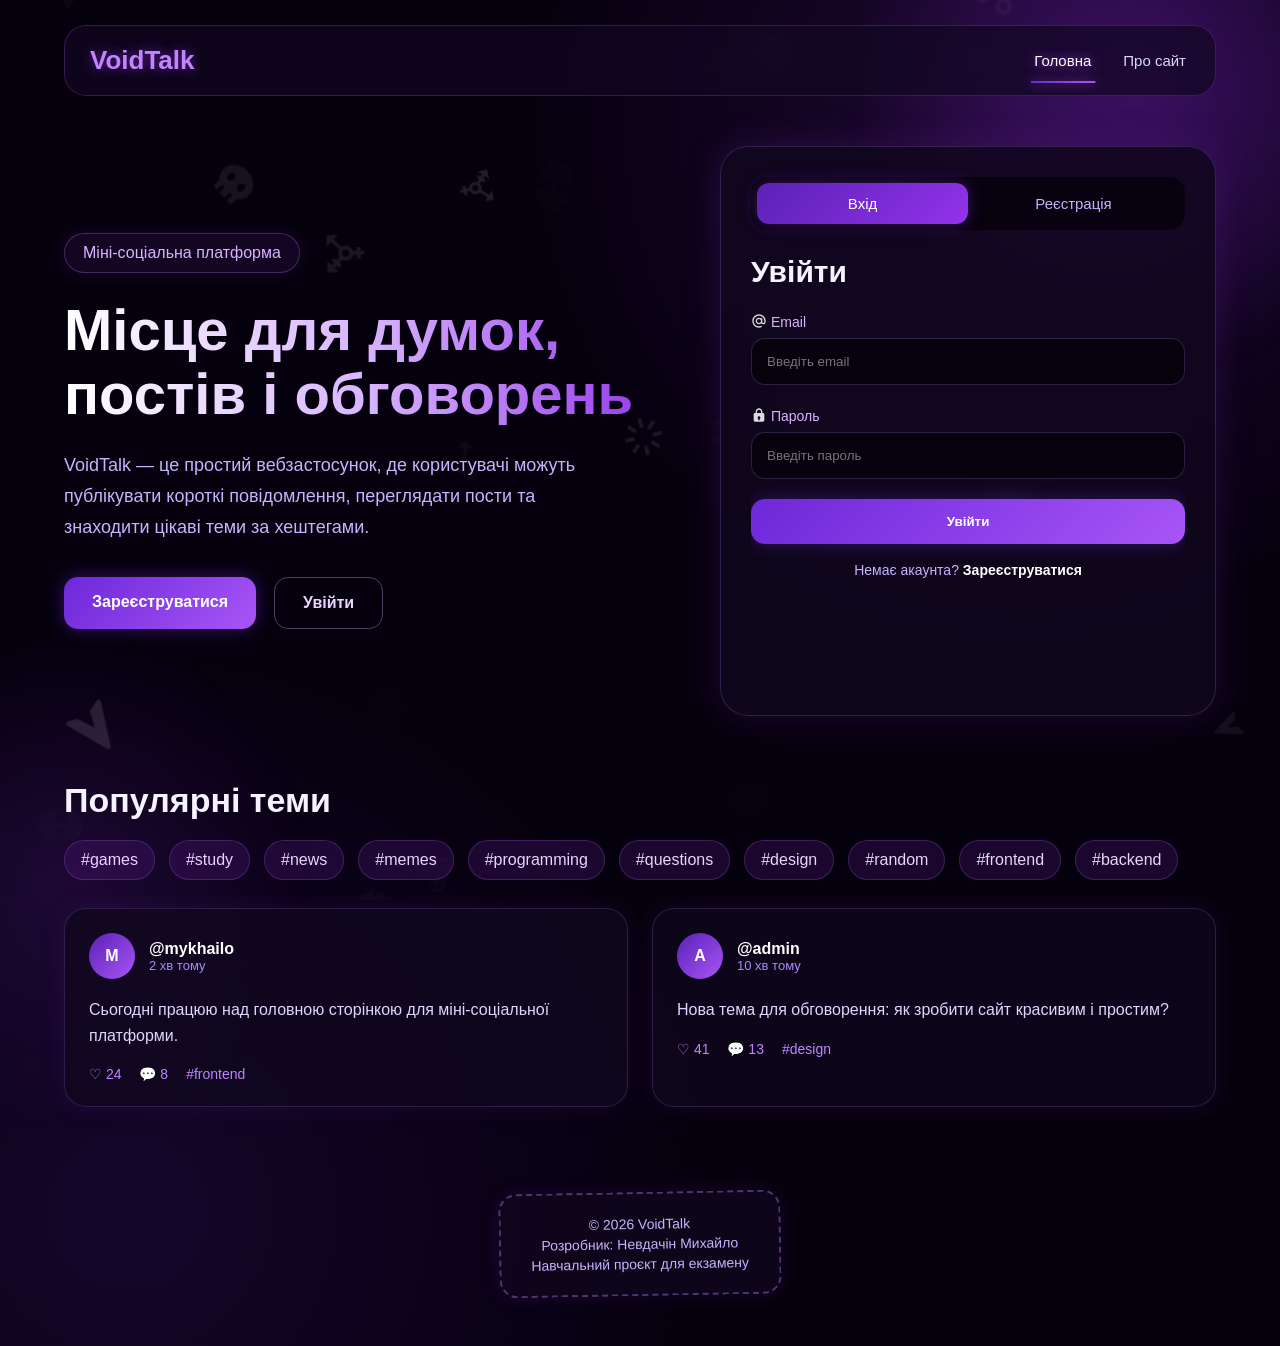
==== commit fc35d71c: "Implement user profile modal and authentication guard; update navigation links and styles" ====
--- a/voidtalk_frontend/index.html
+++ b/voidtalk_frontend/index.html
@@ -17,11 +17,11 @@
         <a href="index.html" class="logo" id="logo">VoidTalk</a>
 
         <nav class="nav">
-            <a href="#" data-page="index.html" class="active-page">Головна</a>
+            <a href="index.html" class="active-page">Головна</a>
             <a href="messages.html">Повідомлення</a>
-            <a href="about.html" data-page="about.html">Про сайт</a>
+            <a href="about.html">Про сайт</a>
             <a href="profile.html">Профіль</a>
-        </nav>
+        </nav>  
     </header>
 
     <main class="main">
@@ -221,6 +221,7 @@
     <audio id="logoSound" src="audio/click-sound.mp3" preload="auto"></audio>
     <script src="config.js"></script>
     <script src="api.js"></script>
+    <script src="auth-guard.js"></script>
     <script src="script.js"></script>
 </body>
 </html>
--- a/voidtalk_frontend/style.css
+++ b/voidtalk_frontend/style.css
@@ -1642,4 +1642,154 @@
         opacity: 1;
         transform: translateY(0);
     }
+}
+/* ===== Profile modal on messages page ===== */
+
+.profile-open-btn {
+    border: none;
+    cursor: pointer;
+    color: white;
+    font-family: inherit;
+    transition: 0.25s ease;
+}
+
+.profile-open-btn:hover {
+    transform: scale(1.06);
+    box-shadow: 0 0 18px rgba(168, 85, 247, 0.4);
+}
+
+.profile-name-open {
+    cursor: pointer;
+    transition: 0.25s ease;
+}
+
+.profile-name-open:hover {
+    color: #d8b4fe;
+    text-shadow: 0 0 12px rgba(168, 85, 247, 0.7);
+}
+
+.profile-modal {
+    position: fixed;
+    inset: 0;
+    z-index: 50;
+    display: none;
+    align-items: center;
+    justify-content: center;
+    padding: 20px;
+}
+
+.profile-modal.active {
+    display: flex;
+}
+
+.profile-modal-backdrop {
+    position: absolute;
+    inset: 0;
+    background: rgba(5, 0, 13, 0.72);
+    backdrop-filter: blur(8px);
+}
+
+.profile-modal-card {
+    position: relative;
+    z-index: 2;
+    width: min(420px, 92vw);
+    padding: 34px;
+    border-radius: 28px;
+    background: rgba(17, 8, 31, 0.92);
+    border: 1px solid rgba(192, 132, 252, 0.22);
+    box-shadow: 0 0 40px rgba(88, 28, 135, 0.42);
+    text-align: center;
+    animation: profileModalOpen 0.35s ease both;
+}
+
+@keyframes profileModalOpen {
+    from {
+        opacity: 0;
+        transform: translateY(24px) scale(0.96);
+    }
+
+    to {
+        opacity: 1;
+        transform: translateY(0) scale(1);
+    }
+}
+
+.profile-modal-close {
+    position: absolute;
+    top: 14px;
+    right: 16px;
+    width: 34px;
+    height: 34px;
+    border: none;
+    border-radius: 50%;
+    background: rgba(10, 4, 20, 0.82);
+    color: #e9d5ff;
+    font-size: 24px;
+    cursor: pointer;
+    transition: 0.25s ease;
+}
+
+.profile-modal-close:hover {
+    background: rgba(109, 40, 217, 0.45);
+    color: white;
+}
+
+.profile-modal-avatar {
+    width: 118px;
+    height: 118px;
+    margin: 0 auto 18px;
+    border-radius: 50%;
+    background: linear-gradient(135deg, #6d28d9, #a855f7);
+    display: flex;
+    align-items: center;
+    justify-content: center;
+    box-shadow: 0 0 28px rgba(109, 40, 217, 0.38);
+}
+
+.profile-modal-avatar img {
+    width: 58px;
+    height: 58px;
+    filter: invert(1);
+    opacity: 0.95;
+}
+
+.profile-modal-card h2 {
+    font-size: 28px;
+    margin-bottom: 12px;
+    color: #f5f3ff;
+}
+
+.profile-modal-card p {
+    color: var(--text-muted);
+    line-height: 1.7;
+    min-height: 42px;
+    white-space: pre-wrap;
+    word-break: break-word;
+    overflow-wrap: break-word;
+}
+
+.profile-modal-stats {
+    display: grid;
+    grid-template-columns: repeat(3, 1fr);
+    gap: 12px;
+    margin-top: 26px;
+}
+
+.profile-modal-stats div {
+    padding: 14px 8px;
+    border-radius: 18px;
+    background: rgba(10, 4, 20, 0.72);
+    border: 1px solid rgba(192, 132, 252, 0.14);
+}
+
+.profile-modal-stats strong {
+    display: block;
+    font-size: 20px;
+    margin-bottom: 4px;
+    color: #f5f3ff;
+}
+
+.profile-modal-stats span {
+    color: var(--text-muted);
+    font-size: 12px;
 }
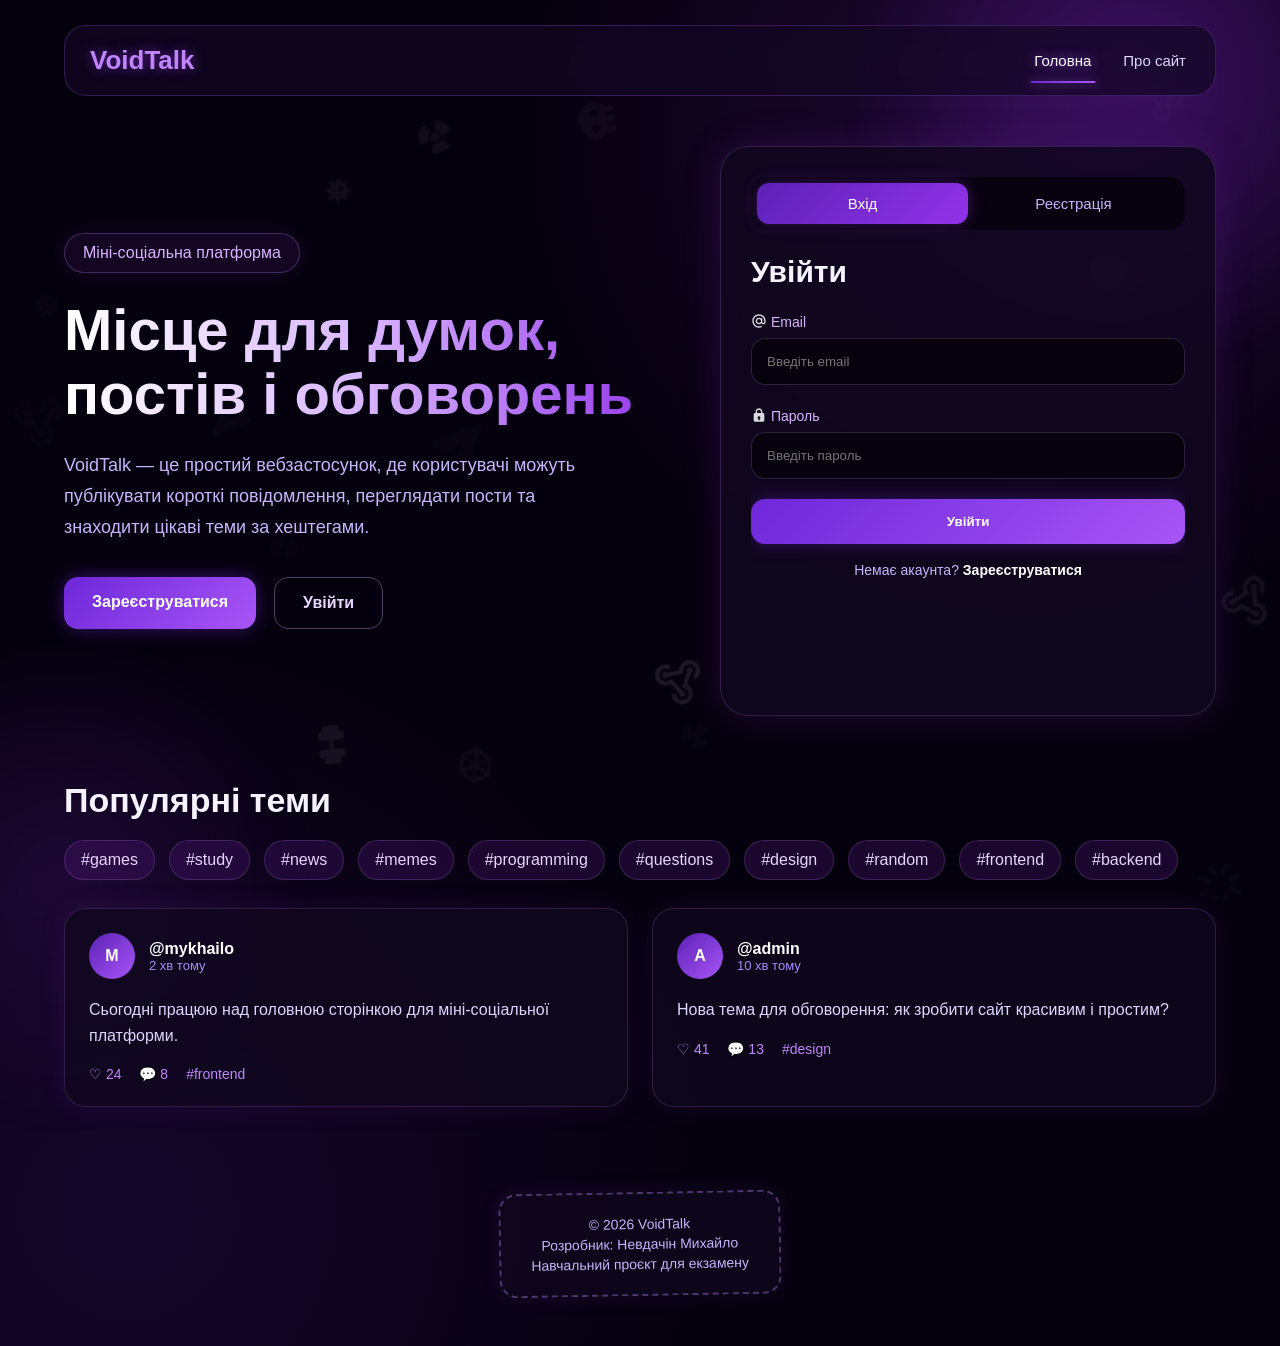
==== commit d2c8469b: "Refactor frontend code for improved backend integration and user experience - Removed unused audio e" ====
--- a/voidtalk_frontend/index.html
+++ b/voidtalk_frontend/index.html
@@ -218,7 +218,6 @@
         </div>
     </footer>
 
-    <audio id="logoSound" src="audio/click-sound.mp3" preload="auto"></audio>
     <script src="config.js"></script>
     <script src="api.js"></script>
     <script src="auth-guard.js"></script>
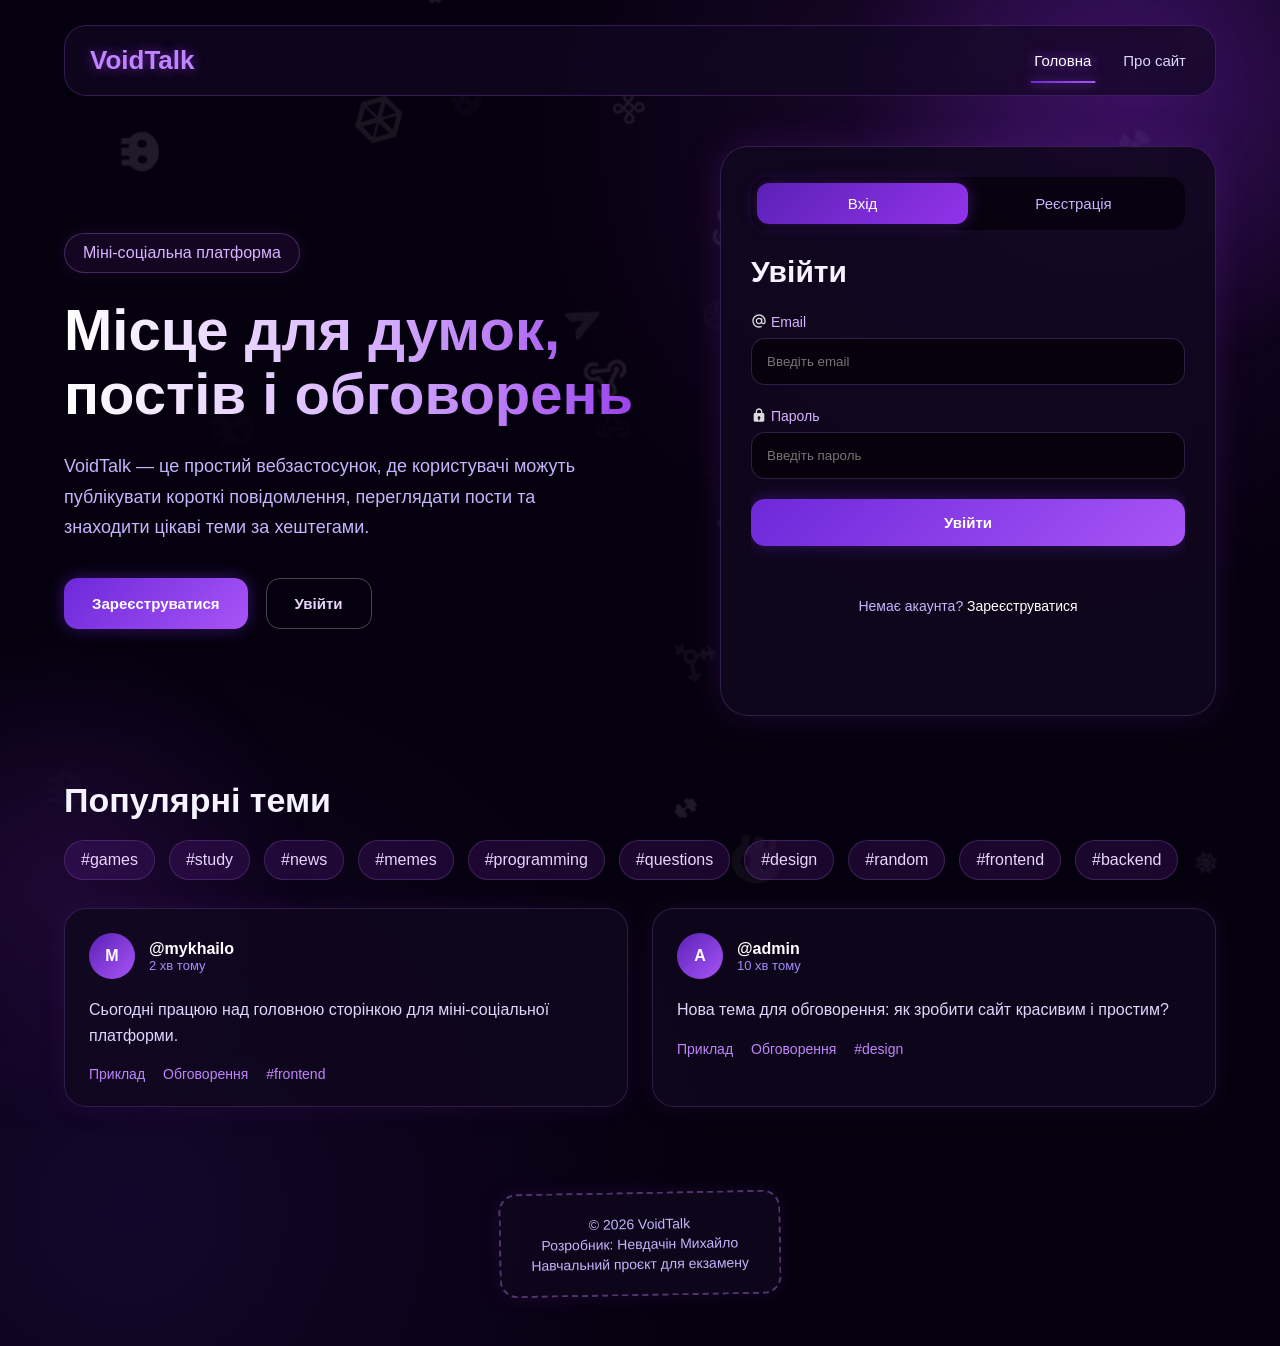
==== commit 47c12c02: "Add My Posts page with functionality to manage user posts - Created my-posts.html for displaying and" ====
--- a/voidtalk_frontend/index.html
+++ b/voidtalk_frontend/index.html
@@ -19,6 +19,7 @@
         <nav class="nav">
             <a href="index.html" class="active-page">Головна</a>
             <a href="messages.html">Повідомлення</a>
+            <a href="my-posts.html">Мої пости</a>
             <a href="about.html">Про сайт</a>
             <a href="profile.html">Профіль</a>
         </nav>  
@@ -42,8 +43,8 @@
                 </p>
 
                 <div class="hero-buttons">
-                    <a href="#" class="primary-btn" onclick="showRegister()">Зареєструватися</a>
-                    <a href="#" class="secondary-btn" onclick="showLogin()">Увійти</a>
+                    <button class="primary-btn" type="button" onclick="showRegister()">Зареєструватися</button>
+                    <button class="secondary-btn" type="button" onclick="showLogin()">Увійти</button>
                 </div>
             </div>
 
@@ -89,10 +90,11 @@
                         >
 
                         <button type="submit" class="form-btn">Увійти</button>
+                        <p class="form-status" id="loginStatus" aria-live="polite"></p>
 
                         <p class="small-text">
                             Немає акаунта?
-                            <a href="#" onclick="showRegister()">Зареєструватися</a>
+                            <button type="button" class="text-link" onclick="showRegister()">Зареєструватися</button>
                         </p>
                     </form>
 
@@ -138,10 +140,11 @@
                         >
 
                         <button type="submit" class="form-btn">Зареєструватися</button>
+                        <p class="form-status" id="registerStatus" aria-live="polite"></p>
 
                         <p class="small-text">
                             Вже маєте акаунт?
-                            <a href="#" onclick="showLogin()">Увійти</a>
+                            <button type="button" class="text-link" onclick="showLogin()">Увійти</button>
                         </p>
                     </form>
 
@@ -154,20 +157,20 @@
             <h2>Популярні теми</h2>
 
             <div class="hashtags">
-                <a href="#" data-tag="games" data-page="tag-games.html">#games</a>
-                <a href="#" data-tag="study" data-page="tag-study.html">#study</a>
-                <a href="#" data-tag="news" data-page="tag-news.html">#news</a>
-                <a href="#" data-tag="memes" data-page="tag-memes.html">#memes</a>
-                <a href="#" data-tag="programming" data-page="tag-programming.html">#programming</a>
-                <a href="#" data-tag="questions" data-page="tag-questions.html">#questions</a>
-                <a href="#" data-tag="design" data-page="tag-design.html">#design</a>
-                <a href="#" data-tag="random" data-page="tag-random.html">#random</a>
-                <a href="#" data-tag="frontend" data-page="tag-frontend.html">#frontend</a>
-                <a href="#" data-tag="backend" data-page="tag-backend.html">#backend</a>
+                <a href="messages.html?tag=games" data-tag="games">#games</a>
+                <a href="messages.html?tag=study" data-tag="study">#study</a>
+                <a href="messages.html?tag=news" data-tag="news">#news</a>
+                <a href="messages.html?tag=memes" data-tag="memes">#memes</a>
+                <a href="messages.html?tag=programming" data-tag="programming">#programming</a>
+                <a href="messages.html?tag=questions" data-tag="questions">#questions</a>
+                <a href="messages.html?tag=design" data-tag="design">#design</a>
+                <a href="messages.html?tag=random" data-tag="random">#random</a>
+                <a href="messages.html?tag=frontend" data-tag="frontend">#frontend</a>
+                <a href="messages.html?tag=backend" data-tag="backend">#backend</a>
             </div>
 
             <div class="posts">
-                <a href="#" class="post-card" data-page="post-1.html">
+                <a href="messages.html?tag=frontend" class="post-card">
                     <div class="post-top">
                         <div class="avatar">M</div>
                         <div>
@@ -181,13 +184,13 @@
                     </p>
 
                     <div class="post-bottom">
-                        <span>♡ 24</span>
-                        <span>💬 8</span>
+                        <span>Приклад</span>
+                        <span>Обговорення</span>
                         <span>#frontend</span>
                     </div>
                 </a>
 
-                <a href="#" class="post-card" data-page="post-2.html">
+                <a href="messages.html?tag=design" class="post-card">
                     <div class="post-top">
                         <div class="avatar">A</div>
                         <div>
@@ -201,8 +204,8 @@
                     </p>
 
                     <div class="post-bottom">
-                        <span>♡ 41</span>
-                        <span>💬 13</span>
+                        <span>Приклад</span>
+                        <span>Обговорення</span>
                         <span>#design</span>
                     </div>
                 </a>
@@ -218,6 +221,7 @@
         </div>
     </footer>
 
+    <audio id="logoSound" src="audio/click-sound.mp3" preload="auto"></audio>
     <script src="config.js"></script>
     <script src="api.js"></script>
     <script src="auth-guard.js"></script>
--- a/voidtalk_frontend/style.css
+++ b/voidtalk_frontend/style.css
@@ -290,8 +290,12 @@
     font-weight: bold;
     transition: 0.3s;
     text-decoration: none;
-    display: inline-block;
+    display: inline-flex;
+    align-items: center;
+    justify-content: center;
     text-align: center;
+    font-family: inherit;
+    font-size: 15px;
 }
 
 .primary-btn {
@@ -312,6 +316,15 @@
 .secondary-btn:hover,
 .form-btn:hover {
     transform: translateY(-4px);
+}
+
+.primary-btn:disabled,
+.secondary-btn:disabled,
+.form-btn:disabled {
+    cursor: not-allowed;
+    opacity: 0.68;
+    transform: none;
+    box-shadow: none;
 }
 
 .primary-btn:hover {
@@ -428,15 +441,44 @@
     font-size: 14px;
 }
 
-.small-text a {
+.small-text a,
+.text-link {
     color: white;
     cursor: pointer;
     font-weight: bold;
     text-decoration: none;
-}
-
-.small-text a:hover {
+    border: 0;
+    background: transparent;
+    font: inherit;
+    padding: 0;
+}
+
+.small-text a:hover,
+.text-link:hover {
     text-decoration: underline;
+}
+
+.form-status {
+    min-height: 22px;
+    margin-top: 12px;
+    color: var(--text-muted);
+    font-size: 14px;
+    line-height: 1.45;
+}
+
+.form-status.success {
+    color: #86efac;
+}
+
+.form-status.error {
+    color: #fca5a5;
+}
+
+.field-hint {
+    margin: -10px 0 16px;
+    color: rgba(196, 181, 253, 0.76);
+    font-size: 13px;
+    line-height: 1.45;
 }
 
 /* Preview */
@@ -1217,6 +1259,46 @@
     font-size: 34px;
 }
 
+.toolbar-description {
+    max-width: 420px;
+    margin-top: 8px;
+    color: var(--text-muted);
+    line-height: 1.5;
+    font-size: 14px;
+}
+
+.feed-tabs {
+    display: flex;
+    padding: 6px;
+    border-radius: 16px;
+    background: rgba(5, 2, 12, 0.82);
+    border: 1px solid rgba(192, 132, 252, 0.16);
+}
+
+.feed-tab {
+    min-width: 132px;
+    padding: 12px 16px;
+    border: 0;
+    border-radius: 12px;
+    background: transparent;
+    color: var(--text-muted);
+    cursor: pointer;
+    font-family: inherit;
+    font-size: 14px;
+    font-weight: 700;
+    transition: 0.25s ease;
+}
+
+.feed-tab:hover {
+    color: white;
+}
+
+.feed-tab.active-feed-tab {
+    background: linear-gradient(135deg, #5b21b6, #9333ea);
+    color: white;
+    box-shadow: 0 0 16px rgba(147, 51, 234, 0.35);
+}
+
 .message-search-box {
     flex: 1;
     min-width: 260px;
@@ -1293,6 +1375,7 @@
 
 .message-bottom {
     align-items: center;
+    flex-wrap: wrap;
 }
 
 .like-btn {
@@ -1315,6 +1398,13 @@
     text-shadow: 0 0 12px rgba(244, 114, 182, 0.7);
 }
 
+.recommendation-score {
+    margin-left: auto;
+    color: #86efac;
+    font-size: 12px;
+    font-weight: 700;
+}
+
 .empty-messages {
     padding: 30px;
     border-radius: 22px;
@@ -1336,6 +1426,15 @@
     .messages-toolbar {
         align-items: flex-start;
         flex-direction: column;
+    }
+
+    .feed-tabs {
+        width: 100%;
+    }
+
+    .feed-tab {
+        flex: 1;
+        min-width: 0;
     }
 
     .message-form-bottom {
@@ -1792,4 +1891,76 @@
 .profile-modal-stats span {
     color: var(--text-muted);
     font-size: 12px;
-}+}
+
+/* My posts page */
+
+.my-posts-main {
+    padding-top: 10px;
+}
+
+.my-posts-hero {
+    margin: 26px auto 28px;
+    padding: 30px;
+    border-radius: 28px;
+    background: rgba(17, 8, 31, 0.84);
+    border: 1px solid rgba(192, 132, 252, 0.18);
+    box-shadow: 0 0 32px rgba(88, 28, 135, 0.24);
+    backdrop-filter: blur(12px);
+    display: flex;
+    align-items: center;
+    justify-content: space-between;
+    gap: 22px;
+    animation: fadeUp 1s ease both;
+}
+
+.my-posts-hero h1 {
+    font-size: 42px;
+    margin-bottom: 10px;
+}
+
+.my-posts-hero p {
+    color: var(--text-muted);
+    line-height: 1.6;
+}
+
+.my-posts-list {
+    grid-template-columns: 1fr;
+    margin-bottom: 70px;
+}
+
+.my-post-card {
+    cursor: default;
+}
+
+.my-post-bottom {
+    flex-wrap: wrap;
+}
+
+.my-post-actions {
+    display: flex;
+    justify-content: flex-end;
+    margin-top: 18px;
+}
+
+.delete-post-btn {
+    padding: 12px 18px;
+    border-color: rgba(248, 113, 113, 0.35);
+    color: #fecaca;
+}
+
+.delete-post-btn:hover {
+    background: rgba(127, 29, 29, 0.24);
+    box-shadow: 0 0 18px rgba(248, 113, 113, 0.16);
+}
+
+@media (max-width: 760px) {
+    .my-posts-hero {
+        align-items: flex-start;
+        flex-direction: column;
+    }
+
+    .my-posts-hero .primary-btn {
+        width: 100%;
+    }
+}
